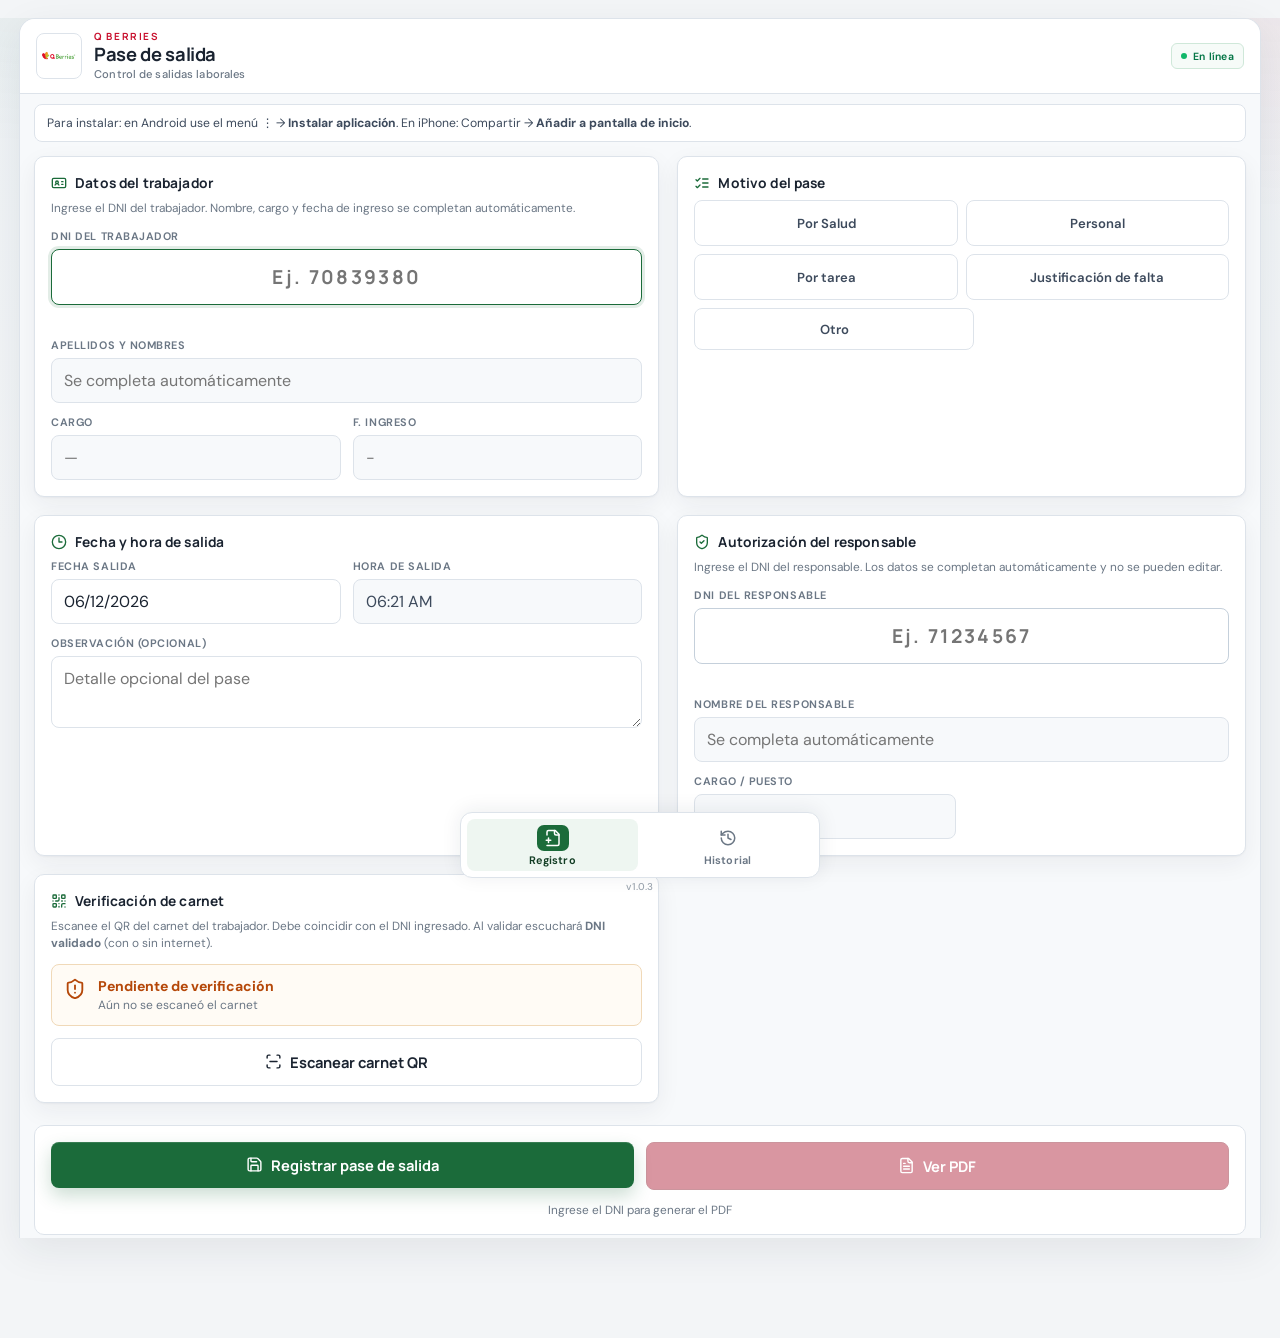
==== index.html @ d415a46d "first commit" ====
<!DOCTYPE html>
<html lang="es">
<head>
  <meta charset="UTF-8" />
  <meta name="viewport" content="width=device-width, initial-scale=1, maximum-scale=1, minimum-scale=1, user-scalable=no, viewport-fit=cover" />
  <meta name="theme-color" content="#1f7a45" />
  <meta name="apple-mobile-web-app-capable" content="yes" />
  <meta name="apple-mobile-web-app-status-bar-style" content="default" />
  <meta name="mobile-web-app-capable" content="yes" />
  <meta name="format-detection" content="telephone=no" />
  <meta name="description" content="Pase de salida Q Berries — registro de salidas laborales" />
  <title>Pase de salida · Q Berries</title>
  <link rel="manifest" href="./manifest.webmanifest" />
  <link rel="icon" type="image/png" sizes="192x192" href="./icons/icon-192.png" />
  <link rel="apple-touch-icon" href="./icons/apple-touch-icon.png" />
  <link rel="preconnect" href="https://fonts.googleapis.com" />
  <link rel="preconnect" href="https://fonts.gstatic.com" crossorigin />
  <link href="https://fonts.googleapis.com/css2?family=Manrope:wght@500;600;700;800&family=DM+Sans:opsz,wght@9..40,400;9..40,500;9..40,600;9..40,700&display=swap" rel="stylesheet" media="print" onload="this.media='all'" />
  <noscript>
    <link href="https://fonts.googleapis.com/css2?family=Manrope:wght@500;600;700;800&family=DM+Sans:opsz,wght@9..40,400;9..40,500;9..40,600;9..40,700&display=swap" rel="stylesheet" />
  </noscript>
  <link rel="stylesheet" href="./vendor/flatpickr.min.css" />
  <link rel="stylesheet" href="./css/app.css" />
</head>
<body>
  <div class="app-shell">
    <header class="app-header">
      <div class="header-row">
        <div class="brand-block">
          <div class="brand-mark-wrap">
            <img class="brand-mark" src="./assets/logo-qberries-white.png" alt="Q Berries" />
          </div>
          <div class="brand-text">
            <p class="brand-kicker">Q Berries</p>
            <h1>Pase de salida</h1>
            <p class="brand-sub">Control de salidas laborales</p>
          </div>
        </div>
        <div class="status-pills" aria-live="polite">
          <span id="netPill" class="status-chip is-online" title="Estado de conexión">
            <span class="status-dot"></span>
            <span class="status-text">En línea</span>
          </span>
          <span id="queuePill" class="status-chip is-queue" hidden title="Pendientes por enviar">
            <i data-lucide="cloud-upload"></i>
            <span class="status-text"><span id="queueCount">0</span> pendientes</span>
          </span>
        </div>
      </div>
      <div class="header-accent" aria-hidden="true"></div>
    </header>

    <div id="installHint" class="install-hint">
      Para instalar: en Android use el menú ⋮ → <strong>Instalar aplicación</strong>. En iPhone: Compartir → <strong>Añadir a pantalla de inicio</strong>.
    </div>

    <main class="tab-panels">
      <!-- ===== REGISTRO ===== -->
      <section id="panel-registro" class="panel is-active" data-panel="registro">
        <form id="formPermiso" autocomplete="off" novalidate>
          <div class="card">
            <h2 class="card-title"><i data-lucide="id-card"></i> Datos del trabajador</h2>
            <p class="helper">Ingrese el DNI del trabajador. Nombre, cargo y fecha de ingreso se completan automáticamente.</p>
            <div class="field dni-hero" style="margin-bottom:12px">
              <label for="dni">DNI del trabajador</label>
              <input id="dni" name="dni" inputmode="numeric" maxlength="12" placeholder="Ej. 70839380" required autofocus autocomplete="off" />
              <div id="dniStatus" class="dni-status" aria-live="polite"></div>
            </div>
            <div class="field" style="margin-bottom:12px">
              <label for="nombres">Apellidos y nombres</label>
              <input id="nombres" name="nombres" placeholder="Se completa automáticamente" readonly required />
            </div>
            <div class="field-grid two">
              <div class="field">
                <label for="cargo">Cargo</label>
                <input id="cargo" name="cargo" placeholder="—" readonly required />
              </div>
              <div class="field">
                <label for="fIngreso">F. Ingreso</label>
                <input id="fIngreso" name="fIngreso" class="fp-input" placeholder="—" readonly required />
              </div>
            </div>
            <p id="catalogMeta" class="helper" style="margin-top:10px;margin-bottom:0" hidden></p>
          </div>

          <div class="card">
            <h2 class="card-title"><i data-lucide="list-checks"></i> Motivo del pase</h2>
            <div class="motivo-grid" role="radiogroup" aria-label="Motivo del permiso">
              <label class="motivo-opt">
                <input type="radio" name="motivo" value="Por Salud" required />
                <span>Por Salud</span>
              </label>
              <label class="motivo-opt">
                <input type="radio" name="motivo" value="Personal" />
                <span>Personal</span>
              </label>
              <label class="motivo-opt">
                <input type="radio" name="motivo" value="Por tarea" />
                <span>Por tarea</span>
              </label>
              <label class="motivo-opt">
                <input type="radio" name="motivo" value="Justificación de falta" />
                <span>Justificación de falta</span>
              </label>
            </div>
            <label class="motivo-opt motivo-otro-opt" style="margin-top:8px;display:block">
              <input type="radio" name="motivo" value="Otro" />
              <span>Otro</span>
            </label>
            <div class="field" id="motivoOtroWrap" hidden style="margin-top:10px">
              <label for="motivoOtro">Especifique el motivo</label>
              <input id="motivoOtro" name="motivoOtro" maxlength="120" placeholder="Escriba el motivo…" autocomplete="off" />
            </div>
          </div>

          <div class="card">
            <h2 class="card-title"><i data-lucide="clock-3"></i> Fecha y hora de salida</h2>
            <div class="field-grid two">
              <div class="field">
                <label for="fechaSalida">Fecha salida</label>
                <input id="fechaSalida" name="fechaSalida" class="fp-input" required />
              </div>
              <div class="field">
                <label for="horaSalida">Hora de salida</label>
                <input id="horaSalida" name="horaSalida" class="fp-input" required />
              </div>
            </div>
            <div class="field" style="margin-top:12px">
              <label for="observacion">Observación (opcional)</label>
              <textarea id="observacion" name="observacion" placeholder="Detalle opcional del pase" maxlength="400"></textarea>
            </div>
          </div>

          <div class="card">
            <h2 class="card-title"><i data-lucide="shield-check"></i> Autorización del responsable</h2>
            <p class="helper">Ingrese el DNI del responsable. Los datos se completan automáticamente y no se pueden editar.</p>
            <div class="field dni-hero" style="margin-bottom:12px">
              <label for="dniResponsable">DNI del responsable</label>
              <input id="dniResponsable" name="dniResponsable" inputmode="numeric" maxlength="12" placeholder="Ej. 71234567" required autocomplete="off" />
              <div id="dniRespStatus" class="dni-status" aria-live="polite"></div>
            </div>
            <div class="field" style="margin-bottom:12px">
              <label for="responsable">Nombre del responsable</label>
              <input id="responsable" name="responsable" placeholder="Se completa automáticamente" readonly required />
            </div>
            <div class="field-grid two">
              <div class="field">
                <label for="puestoResponsable">Cargo / puesto</label>
                <input id="puestoResponsable" name="puestoResponsable" placeholder="—" readonly required />
              </div>
            </div>
          </div>

          <div class="card">
            <h2 class="card-title"><i data-lucide="qr-code"></i> Verificación de carnet</h2>
            <p class="helper">Escanee el QR del carnet del trabajador. Debe coincidir con el DNI ingresado. Al validar escuchará <strong>DNI validado</strong> (con o sin internet).</p>
            <div id="carnetStatus" class="carnet-status is-pending">
              <i data-lucide="shield-alert"></i>
              <div>
                <strong>Pendiente de verificación</strong>
                <span>Aún no se escaneó el carnet</span>
              </div>
            </div>
            <button type="button" class="btn btn-secondary" id="btnScanCarnet" style="margin-top:12px">
              <i data-lucide="scan-line"></i> Escanear carnet QR
            </button>
          </div>

          <div class="actions-stack">
            <button type="submit" class="btn btn-primary" id="btnGuardar">
              <i data-lucide="save"></i> Registrar pase de salida
            </button>
            <button type="button" class="btn btn-pdf" id="btnPdfPreview" disabled>
              <i data-lucide="file-text"></i> Ver PDF
            </button>
            <p id="pdfHint" class="helper" style="margin:0;text-align:center">
              Al ingresar el DNI puede ver el PDF al instante
            </p>
          </div>
        </form>
      </section>

      <!-- ===== HISTORIAL ===== -->
      <section id="panel-historial" class="panel" data-panel="historial">
        <div class="card">
          <h2 class="card-title"><i data-lucide="history"></i> Historial de subida</h2>
          <p class="helper">
            Solo en este celular. Sin internet el pase queda <strong>Pendiente</strong> y
            <strong>se sube solo</strong> cuando la app detecta conexión. Luego pasa a
            <strong>Enviado</strong>.
          </p>
          <div id="historialSummary" hidden></div>
          <div id="historialList"></div>
        </div>
      </section>
    </main>

    <nav class="bottom-nav" role="tablist" aria-label="Navegación">
      <div class="bottom-nav-stack">
        <div class="bottom-nav-inner">
          <button type="button" class="nav-btn is-active" data-tab="registro" aria-selected="true">
            <span class="nav-ico"><i data-lucide="file-plus-2"></i></span>
            <span class="nav-label">Registro</span>
          </button>
          <button type="button" class="nav-btn" data-tab="historial" aria-selected="false">
            <span class="nav-ico"><i data-lucide="history"></i></span>
            <span class="nav-label">Historial</span>
          </button>
        </div>
        <p class="app-version" id="appVersion" aria-label="Versión de la app">v1.0.3</p>
      </div>
    </nav>
  </div>

  <!-- Modal PDF nativo (abre al instante, sin SweetAlert) -->
  <div id="pdfModal" class="pdf-overlay" hidden>
    <div class="pdf-sheet" role="dialog" aria-modal="true" aria-labelledby="pdfModalTitle">
      <header class="pdf-sheet-head">
        <strong id="pdfModalTitle">Pase de salida</strong>
        <button type="button" class="pdf-x" id="pdfModalClose" aria-label="Cerrar">×</button>
      </header>
      <div class="pdf-sheet-body">
        <div id="pdfLoading" class="pdf-loading">Cargando PDF…</div>
        <iframe id="pdfFrame" class="pdf-frame" title="Vista previa PDF" hidden></iframe>
      </div>
      <footer class="pdf-sheet-foot">
        <button type="button" class="btn btn-secondary" id="pdfModalCancel">Cerrar</button>
        <button type="button" class="btn btn-primary" id="pdfModalDownload" disabled>Descargar</button>
      </footer>
    </div>
  </div>

  <!-- Libs locales (offline) -->
  <script src="./vendor/sweetalert2.all.min.js"></script>
  <script src="./vendor/flatpickr.min.js"></script>
  <script src="./vendor/flatpickr-es.js"></script>
  <script src="./vendor/lucide.min.js"></script>
  <script src="./vendor/jspdf.umd.min.js"></script>
  <script src="./vendor/html5-qrcode.min.js"></script>

  <!-- Core -->
  <script src="./core/api-config.js"></script>
  <script src="./core/utils.js"></script>
  <script src="./core/network.js"></script>
  <script src="./core/offline-queue.js"></script>
  <script src="./core/workers-catalog.js"></script>
  <script src="./core/api.js"></script>
  <script src="./core/qr-scan.js"></script>
  <script src="./core/pdf-resguardo.js"></script>
  <script src="./core/pwa.js"></script>

  <!-- Módulos -->
  <script src="./modules/registro/registro.js"></script>
  <script src="./modules/historial/historial.js"></script>
  <script src="./modules/app.js"></script>
</body>
</html>
---- vendor/flatpickr.min.css ----
.flatpickr-calendar{background:transparent;opacity:0;display:none;text-align:center;visibility:hidden;padding:0;-webkit-animation:none;animation:none;direction:ltr;border:0;font-size:14px;line-height:24px;border-radius:5px;position:absolute;width:307.875px;-webkit-box-sizing:border-box;box-sizing:border-box;-ms-touch-action:manipulation;touch-action:manipulation;background:#fff;-webkit-box-shadow:1px 0 0 #e6e6e6,-1px 0 0 #e6e6e6,0 1px 0 #e6e6e6,0 -1px 0 #e6e6e6,0 3px 13px rgba(0,0,0,0.08);box-shadow:1px 0 0 #e6e6e6,-1px 0 0 #e6e6e6,0 1px 0 #e6e6e6,0 -1px 0 #e6e6e6,0 3px 13px rgba(0,0,0,0.08)}.flatpickr-calendar.open,.flatpickr-calendar.inline{opacity:1;max-height:640px;visibility:visible}.flatpickr-calendar.open{display:inline-block;z-index:99999}.flatpickr-calendar.animate.open{-webkit-animation:fpFadeInDown 300ms cubic-bezier(.23,1,.32,1);animation:fpFadeInDown 300ms cubic-bezier(.23,1,.32,1)}.flatpickr-calendar.inline{display:block;position:relative;top:2px}.flatpickr-calendar.static{position:absolute;top:calc(100% + 2px)}.flatpickr-calendar.static.open{z-index:999;display:block}.flatpickr-calendar.multiMonth .flatpickr-days .dayContainer:nth-child(n+1) .flatpickr-day.inRange:nth-child(7n+7){-webkit-box-shadow:none !important;box-shadow:none !important}.flatpickr-calendar.multiMonth .flatpickr-days .dayContainer:nth-child(n+2) .flatpickr-day.inRange:nth-child(7n+1){-webkit-box-shadow:-2px 0 0 #e6e6e6,5px 0 0 #e6e6e6;box-shadow:-2px 0 0 #e6e6e6,5px 0 0 #e6e6e6}.flatpickr-calendar .hasWeeks .dayContainer,.flatpickr-calendar .hasTime .dayContainer{border-bottom:0;border-bottom-right-radius:0;border-bottom-left-radius:0}.flatpickr-calendar .hasWeeks .dayContainer{border-left:0}.flatpickr-calendar.hasTime .flatpickr-time{height:40px;border-top:1px solid #e6e6e6}.flatpickr-calendar.noCalendar.hasTime .flatpickr-time{height:auto}.flatpickr-calendar:before,.flatpickr-calendar:after{position:absolute;display:block;pointer-events:none;border:solid transparent;content:'';height:0;width:0;left:22px}.flatpickr-calendar.rightMost:before,.flatpickr-calendar.arrowRight:before,.flatpickr-calendar.rightMost:after,.flatpickr-calendar.arrowRight:after{left:auto;right:22px}.flatpickr-calendar.arrowCenter:before,.flatpickr-calendar.arrowCenter:after{left:50%;right:50%}.flatpickr-calendar:before{border-width:5px;margin:0 -5px}.flatpickr-calendar:after{border-width:4px;margin:0 -4px}.flatpickr-calendar.arrowTop:before,.flatpickr-calendar.arrowTop:after{bottom:100%}.flatpickr-calendar.arrowTop:before{border-bottom-color:#e6e6e6}.flatpickr-calendar.arrowTop:after{border-bottom-color:#fff}.flatpickr-calendar.arrowBottom:before,.flatpickr-calendar.arrowBottom:after{top:100%}.flatpickr-calendar.arrowBottom:before{border-top-color:#e6e6e6}.flatpickr-calendar.arrowBottom:after{border-top-color:#fff}.flatpickr-calendar:focus{outline:0}.flatpickr-wrapper{position:relative;display:inline-block}.flatpickr-months{display:-webkit-box;display:-webkit-flex;display:-ms-flexbox;display:flex}.flatpickr-months .flatpickr-month{background:transparent;color:rgba(0,0,0,0.9);fill:rgba(0,0,0,0.9);height:34px;line-height:1;text-align:center;position:relative;-webkit-user-select:none;-moz-user-select:none;-ms-user-select:none;user-select:none;overflow:hidden;-webkit-box-flex:1;-webkit-flex:1;-ms-flex:1;flex:1}.flatpickr-months .flatpickr-prev-month,.flatpickr-months .flatpickr-next-month{-webkit-user-select:none;-moz-user-select:none;-ms-user-select:none;user-select:none;text-decoration:none;cursor:pointer;position:absolute;top:0;height:34px;padding:10px;z-index:3;color:rgba(0,0,0,0.9);fill:rgba(0,0,0,0.9)}.flatpickr-months .flatpickr-prev-month.flatpickr-disabled,.flatpickr-months .flatpickr-next-month.flatpickr-disabled{display:none}.flatpickr-months .flatpickr-prev-month i,.flatpickr-months .flatpickr-next-month i{position:relative}.flatpickr-months .flatpickr-prev-month.flatpickr-prev-month,.flatpickr-months .flatpickr-next-month.flatpickr-prev-month{/*
      /*rtl:begin:ignore*/left:0/*
      /*rtl:end:ignore*/}/*
      /*rtl:begin:ignore*/
/*
      /*rtl:end:ignore*/
.flatpickr-months .flatpickr-prev-month.flatpickr-next-month,.flatpickr-months .flatpickr-next-month.flatpickr-next-month{/*
      /*rtl:begin:ignore*/right:0/*
      /*rtl:end:ignore*/}/*
      /*rtl:begin:ignore*/
/*
      /*rtl:end:ignore*/
.flatpickr-months .flatpickr-prev-month:hover,.flatpickr-months .flatpickr-next-month:hover{color:#959ea9}.flatpickr-months .flatpickr-prev-month:hover svg,.flatpickr-months .flatpickr-next-month:hover svg{fill:#f64747}.flatpickr-months .flatpickr-prev-month svg,.flatpickr-months .flatpickr-next-month svg{width:14px;height:14px}.flatpickr-months .flatpickr-prev-month svg path,.flatpickr-months .flatpickr-next-month svg path{-webkit-transition:fill .1s;transition:fill .1s;fill:inherit}.numInputWrapper{position:relative;height:auto}.numInputWrapper input,.numInputWrapper span{display:inline-block}.numInputWrapper input{width:100%}.numInputWrapper input::-ms-clear{display:none}.numInputWrapper input::-webkit-outer-spin-button,.numInputWrapper input::-webkit-inner-spin-button{margin:0;-webkit-appearance:none}.numInputWrapper span{position:absolute;right:0;width:14px;padding:0 4px 0 2px;height:50%;line-height:50%;opacity:0;cursor:pointer;border:1px solid rgba(57,57,57,0.15);-webkit-box-sizing:border-box;box-sizing:border-box}.numInputWrapper span:hover{background:rgba(0,0,0,0.1)}.numInputWrapper span:active{background:rgba(0,0,0,0.2)}.numInputWrapper span:after{display:block;content:"";position:absolute}.numInputWrapper span.arrowUp{top:0;border-bottom:0}.numInputWrapper span.arrowUp:after{border-left:4px solid transparent;border-right:4px solid transparent;border-bottom:4px solid rgba(57,57,57,0.6);top:26%}.numInputWrapper span.arrowDown{top:50%}.numInputWrapper span.arrowDown:after{border-left:4px solid transparent;border-right:4px solid transparent;border-top:4px solid rgba(57,57,57,0.6);top:40%}.numInputWrapper span svg{width:inherit;height:auto}.numInputWrapper span svg path{fill:rgba(0,0,0,0.5)}.numInputWrapper:hover{background:rgba(0,0,0,0.05)}.numInputWrapper:hover span{opacity:1}.flatpickr-current-month{font-size:135%;line-height:inherit;font-weight:300;color:inherit;position:absolute;width:75%;left:12.5%;padding:7.48px 0 0 0;line-height:1;height:34px;display:inline-block;text-align:center;-webkit-transform:translate3d(0,0,0);transform:translate3d(0,0,0)}.flatpickr-current-month span.cur-month{font-family:inherit;font-weight:700;color:inherit;display:inline-block;margin-left:.5ch;padding:0}.flatpickr-current-month span.cur-month:hover{background:rgba(0,0,0,0.05)}.flatpickr-current-month .numInputWrapper{width:6ch;width:7ch\0;display:inline-block}.flatpickr-current-month .numInputWrapper span.arrowUp:after{border-bottom-color:rgba(0,0,0,0.9)}.flatpickr-current-month .numInputWrapper span.arrowDown:after{border-top-color:rgba(0,0,0,0.9)}.flatpickr-current-month input.cur-year{background:transparent;-webkit-box-sizing:border-box;box-sizing:border-box;color:inherit;cursor:text;padding:0 0 0 .5ch;margin:0;display:inline-block;font-size:inherit;font-family:inherit;font-weight:300;line-height:inherit;height:auto;border:0;border-radius:0;vertical-align:initial;-webkit-appearance:textfield;-moz-appearance:textfield;appearance:textfield}.flatpickr-current-month input.cur-year:focus{outline:0}.flatpickr-current-month input.cur-year[disabled],.flatpickr-current-month input.cur-year[disabled]:hover{font-size:100%;color:rgba(0,0,0,0.5);background:transparent;pointer-events:none}.flatpickr-current-month .flatpickr-monthDropdown-months{appearance:menulist;background:transparent;border:none;border-radius:0;box-sizing:border-box;color:inherit;cursor:pointer;font-size:inherit;font-family:inherit;font-weight:300;height:auto;line-height:inherit;margin:-1px 0 0 0;outline:none;padding:0 0 0 .5ch;position:relative;vertical-align:initial;-webkit-box-sizing:border-box;-webkit-appearance:menulist;-moz-appearance:menulist;width:auto}.flatpickr-current-month .flatpickr-monthDropdown-months:focus,.flatpickr-current-month .flatpickr-monthDropdown-months:active{outline:none}.flatpickr-current-month .flatpickr-monthDropdown-months:hover{background:rgba(0,0,0,0.05)}.flatpickr-current-month .flatpickr-monthDropdown-months .flatpickr-monthDropdown-month{background-color:transparent;outline:none;padding:0}.flatpickr-weekdays{background:transparent;text-align:center;overflow:hidden;width:100%;display:-webkit-box;display:-webkit-flex;display:-ms-flexbox;display:flex;-webkit-box-align:center;-webkit-align-items:center;-ms-flex-align:center;align-items:center;height:28px}.flatpickr-weekdays .flatpickr-weekdaycontainer{display:-webkit-box;display:-webkit-flex;display:-ms-flexbox;display:flex;-webkit-box-flex:1;-webkit-flex:1;-ms-flex:1;flex:1}span.flatpickr-weekday{cursor:default;font-size:90%;background:transparent;color:rgba(0,0,0,0.54);line-height:1;margin:0;text-align:center;display:block;-webkit-box-flex:1;-webkit-flex:1;-ms-flex:1;flex:1;font-weight:bolder}.dayContainer,.flatpickr-weeks{padding:1px 0 0 0}.flatpickr-days{position:relative;overflow:hidden;display:-webkit-box;display:-webkit-flex;display:-ms-flexbox;display:flex;-webkit-box-align:start;-webkit-align-items:flex-start;-ms-flex-align:start;align-items:flex-start;width:307.875px}.flatpickr-days:focus{outline:0}.dayContainer{padding:0;outline:0;text-align:left;width:307.875px;min-width:307.875px;max-width:307.875px;-webkit-box-sizing:border-box;box-sizing:border-box;display:inline-block;display:-ms-flexbox;display:-webkit-box;display:-webkit-flex;display:flex;-webkit-flex-wrap:wrap;flex-wrap:wrap;-ms-flex-wrap:wrap;-ms-flex-pack:justify;-webkit-justify-content:space-around;justify-content:space-around;-webkit-transform:translate3d(0,0,0);transform:translate3d(0,0,0);opacity:1}.dayContainer + .dayContainer{-webkit-box-shadow:-1px 0 0 #e6e6e6;box-shadow:-1px 0 0 #e6e6e6}.flatpickr-day{background:none;border:1px solid transparent;border-radius:150px;-webkit-box-sizing:border-box;box-sizing:border-box;color:#393939;cursor:pointer;font-weight:400;width:14.2857143%;-webkit-flex-basis:14.2857143%;-ms-flex-preferred-size:14.2857143%;flex-basis:14.2857143%;max-width:39px;height:39px;line-height:39px;margin:0;display:inline-block;position:relative;-webkit-box-pack:center;-webkit-justify-content:center;-ms-flex-pack:center;justify-content:center;text-align:center}.flatpickr-day.inRange,.flatpickr-day.prevMonthDay.inRange,.flatpickr-day.nextMonthDay.inRange,.flatpickr-day.today.inRange,.flatpickr-day.prevMonthDay.today.inRange,.flatpickr-day.nextMonthDay.today.inRange,.flatpickr-day:hover,.flatpickr-day.prevMonthDay:hover,.flatpickr-day.nextMonthDay:hover,.flatpickr-day:focus,.flatpickr-day.prevMonthDay:focus,.flatpickr-day.nextMonthDay:focus{cursor:pointer;outline:0;background:#e6e6e6;border-color:#e6e6e6}.flatpickr-day.today{border-color:#959ea9}.flatpickr-day.today:hover,.flatpickr-day.today:focus{border-color:#959ea9;background:#959ea9;color:#fff}.flatpickr-day.selected,.flatpickr-day.startRange,.flatpickr-day.endRange,.flatpickr-day.selected.inRange,.flatpickr-day.startRange.inRange,.flatpickr-day.endRange.inRange,.flatpickr-day.selected:focus,.flatpickr-day.startRange:focus,.flatpickr-day.endRange:focus,.flatpickr-day.selected:hover,.flatpickr-day.startRange:hover,.flatpickr-day.endRange:hover,.flatpickr-day.selected.prevMonthDay,.flatpickr-day.startRange.prevMonthDay,.flatpickr-day.endRange.prevMonthDay,.flatpickr-day.selected.nextMonthDay,.flatpickr-day.startRange.nextMonthDay,.flatpickr-day.endRange.nextMonthDay{background:#569ff7;-webkit-box-shadow:none;box-shadow:none;color:#fff;border-color:#569ff7}.flatpickr-day.selected.startRange,.flatpickr-day.startRange.startRange,.flatpickr-day.endRange.startRange{border-radius:50px 0 0 50px}.flatpickr-day.selected.endRange,.flatpickr-day.startRange.endRange,.flatpickr-day.endRange.endRange{border-radius:0 50px 50px 0}.flatpickr-day.selected.startRange + .endRange:not(:nth-child(7n+1)),.flatpickr-day.startRange.startRange + .endRange:not(:nth-child(7n+1)),.flatpickr-day.endRange.startRange + .endRange:not(:nth-child(7n+1)){-webkit-box-shadow:-10px 0 0 #569ff7;box-shadow:-10px 0 0 #569ff7}.flatpickr-day.selected.startRange.endRange,.flatpickr-day.startRange.startRange.endRange,.flatpickr-day.endRange.startRange.endRange{border-radius:50px}.flatpickr-day.inRange{border-radius:0;-webkit-box-shadow:-5px 0 0 #e6e6e6,5px 0 0 #e6e6e6;box-shadow:-5px 0 0 #e6e6e6,5px 0 0 #e6e6e6}.flatpickr-day.flatpickr-disabled,.flatpickr-day.flatpickr-disabled:hover,.flatpickr-day.prevMonthDay,.flatpickr-day.nextMonthDay,.flatpickr-day.notAllowed,.flatpickr-day.notAllowed.prevMonthDay,.flatpickr-day.notAllowed.nextMonthDay{color:rgba(57,57,57,0.3);background:transparent;border-color:transparent;cursor:default}.flatpickr-day.flatpickr-disabled,.flatpickr-day.flatpickr-disabled:hover{cursor:not-allowed;color:rgba(57,57,57,0.1)}.flatpickr-day.week.selected{border-radius:0;-webkit-box-shadow:-5px 0 0 #569ff7,5px 0 0 #569ff7;box-shadow:-5px 0 0 #569ff7,5px 0 0 #569ff7}.flatpickr-day.hidden{visibility:hidden}.rangeMode .flatpickr-day{margin-top:1px}.flatpickr-weekwrapper{float:left}.flatpickr-weekwrapper .flatpickr-weeks{padding:0 12px;-webkit-box-shadow:1px 0 0 #e6e6e6;box-shadow:1px 0 0 #e6e6e6}.flatpickr-weekwrapper .flatpickr-weekday{float:none;width:100%;line-height:28px}.flatpickr-weekwrapper span.flatpickr-day,.flatpickr-weekwrapper span.flatpickr-day:hover{display:block;width:100%;max-width:none;color:rgba(57,57,57,0.3);background:transparent;cursor:default;border:none}.flatpickr-innerContainer{display:block;display:-webkit-box;display:-webkit-flex;display:-ms-flexbox;display:flex;-webkit-box-sizing:border-box;box-sizing:border-box;overflow:hidden}.flatpickr-rContainer{display:inline-block;padding:0;-webkit-box-sizing:border-box;box-sizing:border-box}.flatpickr-time{text-align:center;outline:0;display:block;height:0;line-height:40px;max-height:40px;-webkit-box-sizing:border-box;box-sizing:border-box;overflow:hidden;display:-webkit-box;display:-webkit-flex;display:-ms-flexbox;display:flex}.flatpickr-time:after{content:"";display:table;clear:both}.flatpickr-time .numInputWrapper{-webkit-box-flex:1;-webkit-flex:1;-ms-flex:1;flex:1;width:40%;height:40px;float:left}.flatpickr-time .numInputWrapper span.arrowUp:after{border-bottom-color:#393939}.flatpickr-time .numInputWrapper span.arrowDown:after{border-top-color:#393939}.flatpickr-time.hasSeconds .numInputWrapper{width:26%}.flatpickr-time.time24hr .numInputWrapper{width:49%}.flatpickr-time input{background:transparent;-webkit-box-shadow:none;box-shadow:none;border:0;border-radius:0;text-align:center;margin:0;padding:0;height:inherit;line-height:inherit;color:#393939;font-size:14px;position:relative;-webkit-box-sizing:border-box;box-sizing:border-box;-webkit-appearance:textfield;-moz-appearance:textfield;appearance:textfield}.flatpickr-time input.flatpickr-hour{font-weight:bold}.flatpickr-time input.flatpickr-minute,.flatpickr-time input.flatpickr-second{font-weight:400}.flatpickr-time input:focus{outline:0;border:0}.flatpickr-time .flatpickr-time-separator,.flatpickr-time .flatpickr-am-pm{height:inherit;float:left;line-height:inherit;color:#393939;font-weight:bold;width:2%;-webkit-user-select:none;-moz-user-select:none;-ms-user-select:none;user-select:none;-webkit-align-self:center;-ms-flex-item-align:center;align-self:center}.flatpickr-time .flatpickr-am-pm{outline:0;width:18%;cursor:pointer;text-align:center;font-weight:400}.flatpickr-time input:hover,.flatpickr-time .flatpickr-am-pm:hover,.flatpickr-time input:focus,.flatpickr-time .flatpickr-am-pm:focus{background:#eee}.flatpickr-input[readonly]{cursor:pointer}@-webkit-keyframes fpFadeInDown{from{opacity:0;-webkit-transform:translate3d(0,-20px,0);transform:translate3d(0,-20px,0)}to{opacity:1;-webkit-transform:translate3d(0,0,0);transform:translate3d(0,0,0)}}@keyframes fpFadeInDown{from{opacity:0;-webkit-transform:translate3d(0,-20px,0);transform:translate3d(0,-20px,0)}to{opacity:1;-webkit-transform:translate3d(0,0,0);transform:translate3d(0,0,0)}}
---- css/app.css ----
/* ============================================
   Permisos Q Berries · UI corporativa formal
   ============================================ */

:root {
  --ink: #1a2330;
  --ink-soft: #3d4a5c;
  --muted: #6b7785;
  --line: #dde3ea;
  --paper: #f3f5f7;
  --surface: #ffffff;
  --brand: #1b6b3a;
  --brand-2: #123d24;
  --brand-soft: #eef6f1;
  --berry: #c8102e;
  --berry-soft: #fdf0f2;
  --accent: #c45c1a;
  --accent-soft: #fff5ee;
  --danger: #b42318;
  --ok: #067647;
  --warn: #b54708;
  --shadow: 0 1px 2px rgba(26, 35, 48, 0.04), 0 8px 24px rgba(26, 35, 48, 0.06);
  --radius: 10px;
  --radius-sm: 8px;
  --nav-h: 72px;
  --safe-b: env(safe-area-inset-bottom, 0px);
  --font: "DM Sans", "Segoe UI", system-ui, sans-serif;
  --display: "Manrope", "DM Sans", system-ui, sans-serif;
}

* {
  box-sizing: border-box;
  -webkit-tap-highlight-color: transparent;
}

html, body {
  margin: 0;
  padding: 0;
  min-height: 100%;
  font-family: var(--font);
  color: var(--ink);
  background: var(--paper);
  touch-action: manipulation;
  overscroll-behavior: none;
  -ms-touch-action: manipulation;
  -webkit-text-size-adjust: 100%;
  text-size-adjust: 100%;
}

.field input,
.field textarea,
.field select,
.avs-input,
.flatpickr-input,
input, textarea, select {
  font-size: 16px !important;
}

body {
  padding-bottom: calc(var(--nav-h) + var(--safe-b) + 16px);
}

img { max-width: 100%; display: block; }
button, input, select, textarea { font: inherit; color: inherit; }
a { color: inherit; text-decoration: none; }

.app-shell {
  width: min(560px, 100%);
  margin: 0 auto;
  min-height: 100dvh;
  position: relative;
  background: var(--paper);
}

/* ----- Escritorio / pantallas grandes ----- */
@media (min-width: 900px) {
  body {
    background:
      radial-gradient(1200px 480px at 10% -10%, rgba(27, 107, 58, 0.07), transparent 55%),
      radial-gradient(900px 420px at 100% 0%, rgba(200, 16, 46, 0.05), transparent 50%),
      linear-gradient(180deg, #eef2f5 0%, var(--paper) 40%);
    padding-bottom: calc(var(--nav-h) + 28px);
  }

  .app-shell {
    width: min(1280px, 98vw);
    margin: 18px auto 0;
    min-height: calc(100dvh - 18px);
    border: 1px solid var(--line);
    border-bottom: none;
    border-radius: 16px 16px 0 0;
    box-shadow: 0 12px 40px rgba(26, 35, 48, 0.08);
    background: #f7f9fb;
    overflow: hidden;
  }

  .app-header {
    padding: 16px 28px 0;
  }

  .brand-mark-wrap {
    width: 54px;
    height: 54px;
  }

  .brand-text h1 {
    font-size: 1.55rem;
  }

  .tab-panels {
    padding: 14px 14px 3px;
  }

  /* Formulario en 2 columnas en PC */
  #formPermiso {
    display: grid;
    grid-template-columns: 1fr 1fr;
    gap: 16px;
    align-items: start;
  }

  #formPermiso > .card {
    margin-bottom: 0;
    height: 100%;
  }

  #formPermiso > .actions-stack {
    grid-column: 1 / -1;
    display: grid;
    grid-template-columns: 1fr 1fr;
    gap: 12px;
    align-items: start;
    max-width: none;
    margin-top: 4px;
    padding: 16px;
    background: #fff;
    border: 1px solid var(--line);
    border-radius: var(--radius);
  }

  #formPermiso > .actions-stack #pdfHint {
    grid-column: 1 / -1;
  }

  .motivo-grid {
    grid-template-columns: repeat(4, 1fr);
  }

  .motivo-opt.motivo-otro-opt {
    max-width: 280px;
  }

  .dni-hero input {
    font-size: 1.15rem !important;
    padding: 14px 14px;
  }

  #panel-historial .card {
    padding: 20px 22px;
  }

  #historialList {
    display: grid;
    grid-template-columns: 1fr 1fr;
    gap: 12px;
  }

  #historialList .empty-state {
    grid-column: 1 / -1;
  }

  .hist-actions .btn {
    width: auto;
    min-width: 140px;
  }

  .bottom-nav {
    width: min(1280px, 98vw);
    left: 50%;
    padding-bottom: 10px;
  }

  .bottom-nav-inner {
    width: min(420px, 100%);
  }

  .pdf-sheet {
    width: min(820px, 96vw);
  }

  .pdf-frame {
    height: min(72vh, 640px);
  }
}

@media (min-width: 1200px) {
  .app-shell {
    width: min(1400px, 97vw);
  }

  .bottom-nav {
    width: min(1400px, 97vw);
  }

  #formPermiso {
    grid-template-columns: 1.1fr 1fr;
    gap: 18px;
  }

  .tab-panels {
    padding: 14px 14px 3px;
  }
}

/* ----- Header corporativo ----- */
.app-header {
  position: sticky;
  top: 0;
  z-index: 40;
  padding: 12px 16px 0;
  background: #fff;
  border-bottom: 1px solid var(--line);
}

.header-row {
  display: flex;
  align-items: center;
  gap: 12px;
  padding-bottom: 12px;
}

.brand-block {
  display: flex;
  align-items: center;
  gap: 12px;
  min-width: 0;
  flex: 1;
}

.brand-mark-wrap {
  flex-shrink: 0;
  width: 46px;
  height: 46px;
  border-radius: 8px;
  padding: 4px;
  background: #ffffff;
  border: 1px solid var(--line);
}

.brand-mark {
  width: 100%;
  height: 100%;
  border-radius: 4px;
  object-fit: contain;
  background: #ffffff;
}

.brand-text { min-width: 0; }

.brand-kicker {
  margin: 0;
  font-family: var(--display);
  font-size: 0.62rem;
  font-weight: 700;
  letter-spacing: 0.16em;
  text-transform: uppercase;
  color: var(--berry);
  line-height: 1.1;
}

.brand-text h1 {
  margin: 2px 0 0;
  font-family: var(--display);
  font-size: 1.15rem;
  font-weight: 700;
  letter-spacing: -0.02em;
  line-height: 1.15;
  color: var(--ink);
}

.brand-sub {
  margin: 2px 0 0;
  font-size: 0.7rem;
  font-weight: 500;
  color: var(--muted);
  letter-spacing: 0.01em;
  white-space: nowrap;
  overflow: hidden;
  text-overflow: ellipsis;
}

.status-pills {
  margin-left: auto;
  display: flex;
  flex-direction: column;
  align-items: stretch;
  gap: 5px;
  flex-shrink: 0;
}

.status-chip {
  display: inline-flex;
  align-items: center;
  justify-content: center;
  gap: 6px;
  min-height: 26px;
  padding: 0 9px;
  border-radius: 6px;
  font-size: 0.65rem;
  font-weight: 650;
  letter-spacing: 0.02em;
  border: 1px solid var(--line);
  background: #fff;
  color: var(--ink-soft);
  white-space: nowrap;
}

.status-chip svg { width: 12px; height: 12px; }

.status-dot {
  width: 6px;
  height: 6px;
  border-radius: 50%;
  background: currentColor;
}

.status-chip.is-online {
  color: var(--ok);
  background: #f6fbf8;
  border-color: #cfe8d9;
}

.status-chip.is-online .status-dot { background: #12b76a; }

.status-chip.offline,
.status-chip.is-offline {
  color: var(--warn);
  background: #fffbf5;
  border-color: #f0d9b8;
}

.status-chip.offline .status-dot,
.status-chip.is-offline .status-dot { background: #f79009; }

.status-chip.is-queue {
  color: var(--accent);
  background: var(--accent-soft);
  border-color: #efd2bc;
}

.status-chip[hidden] { display: none !important; }

.header-accent {
  display: none;
}

.pill { display: none; }

/* ----- Content ----- */
.tab-panels {
  padding: 14px 14px 3px;
}

.panel {
  display: none;
  animation: rise 0.22s ease;
}

.panel.is-active { display: block; }

@keyframes rise {
  from { opacity: 0; transform: translateY(4px); }
  to { opacity: 1; transform: none; }
}

.card {
  background: var(--surface);
  border: 1px solid var(--line);
  border-radius: var(--radius);
  box-shadow: var(--shadow);
  padding: 16px;
  margin-bottom: 12px;
}

.card-title {
  display: flex;
  align-items: center;
  gap: 8px;
  margin: 0 0 8px;
  font-family: var(--display);
  font-size: 0.86rem;
  font-weight: 700;
  letter-spacing: 0.01em;
  color: var(--ink);
}

.card-title svg {
  width: 16px;
  height: 16px;
  color: var(--brand);
  flex-shrink: 0;
}

.helper {
  font-size: 0.74rem;
  line-height: 1.4;
  color: var(--muted);
  margin: 0 0 12px;
}

.field-grid {
  display: grid;
  gap: 12px;
}

.field-grid.two {
  grid-template-columns: 1fr 1fr;
}

@media (max-width: 420px) {
  .field-grid.two { grid-template-columns: 1fr; }
}

.field label {
  display: block;
  font-size: 0.68rem;
  font-weight: 650;
  letter-spacing: 0.05em;
  text-transform: uppercase;
  color: var(--muted);
  margin-bottom: 6px;
}

.field input,
.field textarea,
.field .fp-input {
  width: 100%;
  border: 1px solid var(--line);
  background: #fff;
  border-radius: var(--radius-sm);
  padding: 11px 12px;
  outline: none;
  color: var(--ink);
  transition: border-color 0.15s, box-shadow 0.15s;
}

.field input:focus,
.field textarea:focus {
  border-color: var(--brand);
  box-shadow: 0 0 0 3px rgba(27, 107, 58, 0.12);
}

.field textarea {
  min-height: 72px;
  resize: vertical;
}

.field input[readonly] {
  background: #f7f9fb;
  color: var(--ink-soft);
  border-style: solid;
}

/* DNI */
.dni-hero input {
  font-family: var(--display);
  font-size: 1.2rem !important;
  font-weight: 700;
  letter-spacing: 0.12em;
  text-align: center;
  padding: 14px 12px;
  border-color: #c5d0db;
}

.dni-status {
  min-height: 1.15em;
  margin-top: 8px;
  font-size: 0.74rem;
  font-weight: 600;
  color: var(--muted);
  text-align: center;
}

.dni-status.is-ok { color: var(--ok); }
.dni-status.is-warn { color: var(--warn); }
.dni-status.is-err { color: var(--danger); }
.dni-status.is-loading { color: var(--brand); }

/* Motivo — selección formal */
.motivo-grid {
  display: grid;
  grid-template-columns: 1fr 1fr;
  gap: 8px;
}

.motivo-opt { position: relative; cursor: pointer; }

.motivo-opt input {
  position: absolute;
  opacity: 0;
  width: 0;
  height: 0;
  margin: 0;
}

.motivo-opt span {
  display: flex;
  align-items: center;
  justify-content: center;
  text-align: center;
  min-height: 46px;
  padding: 10px 8px;
  border-radius: var(--radius-sm);
  border: 1.5px solid var(--line);
  background: #fff;
  font-size: 0.82rem;
  font-weight: 600;
  color: var(--ink-soft);
  transition: border-color 0.15s, background 0.15s, color 0.15s, box-shadow 0.15s;
}

.motivo-opt:hover span {
  border-color: #c5cdd6;
  background: #f8fafc;
}

.motivo-opt input:checked + span,
.motivo-opt.is-selected span {
  border-color: var(--brand);
  background: var(--brand-soft);
  color: var(--brand);
  box-shadow: 0 0 0 1px var(--brand);
  font-weight: 700;
}

.motivo-opt.motivo-otro-opt span {
  min-height: 42px;
}

#motivoOtroWrap[hidden] {
  display: none !important;
}

.carnet-status {
  display: flex;
  gap: 12px;
  align-items: flex-start;
  padding: 12px;
  border-radius: 8px;
  border: 1px solid var(--line);
  background: #f8fafc;
}

.carnet-status svg {
  width: 22px;
  height: 22px;
  flex-shrink: 0;
  margin-top: 1px;
}

.carnet-status strong {
  display: block;
  font-size: 0.88rem;
  color: var(--ink);
}

.carnet-status span {
  display: block;
  margin-top: 2px;
  font-size: 0.75rem;
  color: var(--muted);
}

.carnet-status.is-ok {
  background: #ecfdf3;
  border-color: #cfe8d9;
}

.carnet-status.is-ok svg,
.carnet-status.is-ok strong { color: var(--ok); }

.carnet-status.is-pending {
  background: #fffbf5;
  border-color: #f0d9b8;
}

.carnet-status.is-pending svg,
.carnet-status.is-pending strong { color: var(--warn); }

.scan-modal { text-align: center; }
.scan-hint {
  margin: 0 0 4px;
  font-size: 0.9rem;
  color: var(--ink);
  font-weight: 600;
}
.scan-expect {
  margin: 0 0 10px;
  font-size: 0.8rem;
  color: var(--muted);
}
.qr-reader {
  width: 100%;
  max-width: 320px;
  margin: 0 auto;
  overflow: hidden;
  border-radius: 10px;
  border: 1px solid var(--line);
}
.scan-feedback {
  min-height: 1.2em;
  margin: 10px 0 0;
  font-size: 0.8rem;
  font-weight: 600;
  color: var(--muted);
}
.scan-feedback.is-ok { color: var(--ok); }
.scan-feedback.is-warn { color: var(--warn); }
.scan-feedback.is-err { color: var(--danger); }

.swal-scan { width: min(420px, 96vw) !important; }

/* Botones formales */
.btn {
  appearance: none;
  border: none;
  border-radius: var(--radius-sm);
  padding: 13px 16px;
  font-family: var(--display);
  font-weight: 700;
  font-size: 0.92rem;
  display: inline-flex;
  align-items: center;
  justify-content: center;
  gap: 8px;
  cursor: pointer;
  transition: background 0.15s, border-color 0.15s, box-shadow 0.15s, transform 0.1s;
}

.btn svg { width: 17px; height: 17px; }
.btn:active { transform: scale(0.99); }

.btn.is-loading {
  cursor: wait;
  opacity: 0.95;
  pointer-events: none;
}

@keyframes av-spin {
  from { transform: rotate(0deg); }
  to { transform: rotate(360deg); }
}

/* Spinner CSS — solo mientras guarda (no usa ícono Lucide) */
.btn-spinner {
  width: 18px;
  height: 18px;
  border-radius: 50%;
  border: 2.5px solid rgba(255, 255, 255, 0.35);
  border-top-color: #fff;
  flex-shrink: 0;
  animation: av-spin 0.7s linear infinite;
  will-change: transform;
}

.btn-spinner-dark,
.btn-secondary .btn-spinner,
.btn-pdf .btn-spinner {
  border-color: rgba(27, 107, 58, 0.25);
  border-top-color: var(--brand);
}

.btn-primary {
  width: 100%;
  background: var(--brand);
  color: #fff;
  box-shadow: 0 1px 0 rgba(255, 255, 255, 0.12) inset, 0 8px 18px rgba(27, 107, 58, 0.22);
}

.btn-primary:hover { background: #185f33; }

.btn-ghost {
  background: transparent;
  color: var(--muted);
  padding: 8px 10px;
  font-size: 0.78rem;
  border: 1px solid transparent;
}

.btn-ghost:hover {
  color: var(--ink);
  border-color: var(--line);
  background: #fff;
}

.btn-secondary {
  width: 100%;
  background: #fff;
  color: var(--ink);
  border: 1px solid var(--line);
  box-shadow: none;
}

.btn-secondary:hover {
  border-color: #b7c2cf;
  background: #f8fafc;
}

.btn-pdf {
  width: 100%;
  color: #fff;
  background: var(--berry);
  border: 1px solid #a50d24;
  box-shadow: 0 8px 18px rgba(200, 16, 46, 0.2);
  font-weight: 700;
}

.btn-pdf:hover:not(:disabled) { background: #b00e28; }

.btn-pdf:disabled {
  opacity: 0.45;
  cursor: not-allowed;
  box-shadow: none;
  filter: grayscale(0.2);
}

.btn[hidden] { display: none !important; }

.swal-pdf {
  width: min(680px, 96vw) !important;
  padding-bottom: 1rem !important;
}

/* Modal PDF nativo — apertura inmediata */
.pdf-overlay {
  position: fixed;
  inset: 0;
  z-index: 9999;
  display: flex;
  align-items: center;
  justify-content: center;
  padding: 12px;
  background: rgba(20, 28, 36, 0.45);
}

.pdf-overlay[hidden] {
  display: none !important;
}

.pdf-sheet {
  width: min(680px, 100%);
  max-height: min(92vh, 860px);
  display: flex;
  flex-direction: column;
  background: #fff;
  border-radius: 12px;
  box-shadow: 0 16px 40px rgba(0, 0, 0, 0.22);
  overflow: hidden;
}

.pdf-sheet-head {
  display: flex;
  align-items: center;
  justify-content: space-between;
  padding: 12px 14px;
  border-bottom: 1px solid var(--line);
}

.pdf-sheet-head strong {
  font-size: 1rem;
  color: var(--ink);
}

.pdf-x {
  border: 0;
  background: transparent;
  font-size: 1.6rem;
  line-height: 1;
  color: var(--muted);
  cursor: pointer;
  padding: 0 4px;
}

.pdf-sheet-body {
  padding: 10px 12px;
  flex: 1;
  min-height: 0;
}

.pdf-sheet-foot {
  display: flex;
  gap: 8px;
  justify-content: flex-end;
  padding: 10px 12px 12px;
  border-top: 1px solid var(--line);
}

.pdf-sheet-foot .btn {
  min-width: 110px;
}

body.pdf-modal-open {
  overflow: hidden;
}

.pdf-loading {
  display: flex;
  align-items: center;
  justify-content: center;
  min-height: min(40vh, 280px);
  font-size: 0.92rem;
  font-weight: 600;
  color: var(--brand);
  background: #f3f5f7;
  border: 1px solid #dde3ea;
  border-radius: 8px;
}

.pdf-loading.is-err { color: var(--danger); }

.pdf-loading[hidden] { display: none !important; }

.pdf-frame {
  width: 100%;
  height: min(68vh, 560px);
  border: 1px solid #dde3ea;
  border-radius: 8px;
  background: #f3f5f7;
}

.pdf-frame[hidden] { display: none !important; }

.pdf-modal-hint {
  margin: 10px 0 0;
  font-size: 0.78rem;
  color: #6b7785;
}

.actions-stack {
  display: grid;
  gap: 10px;
  margin-top: 4px;
  padding-top: 4px;
}

/* Bottom nav formal */
.bottom-nav {
  position: fixed;
  left: 50%;
  transform: translateX(-50%);
  bottom: 0;
  width: min(560px, 100%);
  height: calc(var(--nav-h) + var(--safe-b));
  padding: 0 12px calc(8px + var(--safe-b));
  display: flex;
  align-items: flex-end;
  justify-content: center;
  background: transparent;
  border: none;
  z-index: 50;
  pointer-events: none;
}

.bottom-nav-inner {
  pointer-events: auto;
  width: min(360px, 100%);
  display: grid;
  grid-template-columns: 1fr 1fr;
  gap: 4px;
  padding: 6px;
  border-radius: 12px;
  background: #fff;
  border: 1px solid var(--line);
  box-shadow: 0 -2px 20px rgba(26, 35, 48, 0.08);
}

.bottom-nav-stack {
  pointer-events: none;
  width: min(360px, 100%);
  display: flex;
  flex-direction: column;
  align-items: center;
  gap: 4px;
}

.app-version {
  margin: 0;
  padding: 0 4px;
  font-size: 0.62rem;
  font-weight: 500;
  letter-spacing: 0.02em;
  color: #9aa3ad;
  line-height: 1;
  user-select: none;
  pointer-events: none;
}

.nav-btn {
  border: none;
  background: transparent;
  border-radius: 8px;
  min-height: 52px;
  display: flex;
  flex-direction: column;
  align-items: center;
  justify-content: center;
  gap: 4px;
  color: var(--muted);
  font-size: 0.68rem;
  font-weight: 650;
  letter-spacing: 0.02em;
  cursor: pointer;
  transition: color 0.15s, background 0.15s;
}

.nav-btn .nav-ico {
  width: 32px;
  height: 26px;
  display: grid;
  place-items: center;
  border-radius: 7px;
  transition: background 0.15s, color 0.15s;
}

.nav-btn svg {
  width: 18px;
  height: 18px;
  stroke-width: 2;
}

.nav-btn .nav-label { line-height: 1; }

.nav-btn.is-active {
  color: var(--brand-2);
  background: var(--brand-soft);
}

.nav-btn.is-active .nav-ico {
  background: var(--brand);
  color: #fff;
}

.nav-btn.is-active svg {
  color: #fff;
  stroke: #fff;
}

.hist-summary {
  display: flex;
  flex-wrap: wrap;
  gap: 6px;
  margin: 0 0 12px;
}

.hist-sum-pill {
  display: inline-flex;
  align-items: center;
  gap: 4px;
  font-size: 0.72rem;
  font-weight: 650;
  padding: 5px 9px;
  border-radius: 6px;
  border: 1px solid var(--line);
  background: #f8fafc;
  color: var(--ink-soft);
}

.hist-sum-pill svg { width: 12px; height: 12px; }
.hist-sum-pill.is-ok { color: var(--ok); background: #ecfdf3; border-color: #abefc6; }
.hist-sum-pill.is-wait { color: var(--warn); background: #fffaeb; border-color: #fedf89; }
.hist-sum-pill.is-local { color: var(--muted); }

.hist-item.is-pending {
  border-color: #f7d090;
  background: #fffcf5;
}

.hist-item.is-synced {
  border-color: #b7e4c7;
}

.hist-sync-msg {
  margin: 0;
  font-size: 0.72rem;
  color: var(--muted);
  line-height: 1.35;
}

.hist-actions {
  margin-top: 4px;
}

.hist-actions .btn {
  width: 100%;
}

/* Historial */
.hist-item {
  display: grid;
  gap: 6px;
  padding: 14px;
  border-radius: var(--radius);
  border: 1px solid var(--line);
  background: #fff;
  margin-bottom: 10px;
}

.hist-top {
  display: flex;
  justify-content: space-between;
  gap: 8px;
  align-items: flex-start;
}

.hist-top strong {
  font-size: 0.9rem;
  font-family: var(--display);
  color: var(--ink);
}

.badge {
  font-size: 0.62rem;
  font-weight: 700;
  letter-spacing: 0.05em;
  text-transform: uppercase;
  padding: 3px 7px;
  border-radius: 4px;
  border: 1px solid transparent;
}

.badge.pending {
  background: #fff8eb;
  color: var(--warn);
  border-color: #f0d9b8;
}

.badge.synced {
  background: #ecfdf3;
  color: var(--ok);
  border-color: #cfe8d9;
}

.hist-meta {
  font-size: 0.75rem;
  color: var(--muted);
  display: flex;
  flex-wrap: wrap;
  gap: 6px 12px;
}

.hist-actions {
  display: flex;
  gap: 8px;
  margin-top: 4px;
}

.hist-actions .btn {
  flex: 1;
  padding: 10px;
  font-size: 0.8rem;
}

.empty-state {
  text-align: center;
  padding: 40px 16px;
  color: var(--muted);
}

.empty-state svg {
  width: 36px;
  height: 36px;
  margin: 0 auto 10px;
  color: var(--brand);
  opacity: 0.65;
}

/* Flatpickr */
.flatpickr-calendar {
  border-radius: 10px !important;
  box-shadow: var(--shadow) !important;
  font-family: var(--font) !important;
  border: 1px solid var(--line) !important;
}

.hora-modal {
  text-align: center;
  padding-top: 0;
  overflow: hidden;
}

.hora-modal-hint {
  margin: 0 0 6px;
  font-size: 0.85rem;
  color: #6b7785;
}

#swalHoraPick {
  width: 100%;
  text-align: center;
  font-size: 1.25rem !important;
  font-weight: 700;
  letter-spacing: 0.08em;
  border: 1px solid #dde3ea;
  border-radius: 8px;
  padding: 8px;
  margin-bottom: 6px;
}

/* Modal hora: sin scroll + padding pedido */
.swal2-popup.swal-hora {
  --swal2-html-container-padding: 1.6em 0.3em;
  width: min(340px, 92vw) !important;
  max-height: none !important;
  overflow: hidden !important;
  padding-bottom: 1rem !important;
}

.swal2-popup.swal-hora .swal2-html-container {
  padding: var(--swal2-html-container-padding) !important;
  overflow: hidden !important;
  max-height: none !important;
  margin: 0 !important;
}

.swal2-popup.swal-hora .swal2-title {
  padding: 0.8em 0.4em 0 !important;
  margin: 0 !important;
}

.swal2-popup.swal-hora .swal2-actions {
  margin: 0.6em 0 0 !important;
}

.swal-hora .flatpickr-calendar {
  box-shadow: none !important;
  margin: 0 auto !important;
  border: 1px solid #dde3ea !important;
  border-radius: 10px !important;
  width: 100% !important;
  max-width: 280px;
  overflow: hidden !important;
}

.swal-hora .flatpickr-time {
  max-height: none !important;
  height: auto !important;
  overflow: hidden !important;
}

.swal-hora .numInputWrapper,
.swal-hora .flatpickr-am-pm {
  height: 40px !important;
}

.install-hint {
  display: none;
  margin: 10px 14px 0;
  padding: 10px 12px;
  border-radius: var(--radius-sm);
  background: #fff;
  border: 1px solid var(--line);
  color: var(--ink-soft);
  font-size: 0.76rem;
}

.install-hint.show { display: block; }

/* Legacy select (si se reutiliza) */
.avs-root { position: relative; }
.avs-trigger {
  width: 100%;
  display: flex;
  align-items: center;
  gap: 10px;
  border: 1px solid var(--line);
  background: #fff;
  border-radius: var(--radius-sm);
  padding: 12px;
  text-align: left;
  cursor: pointer;
}
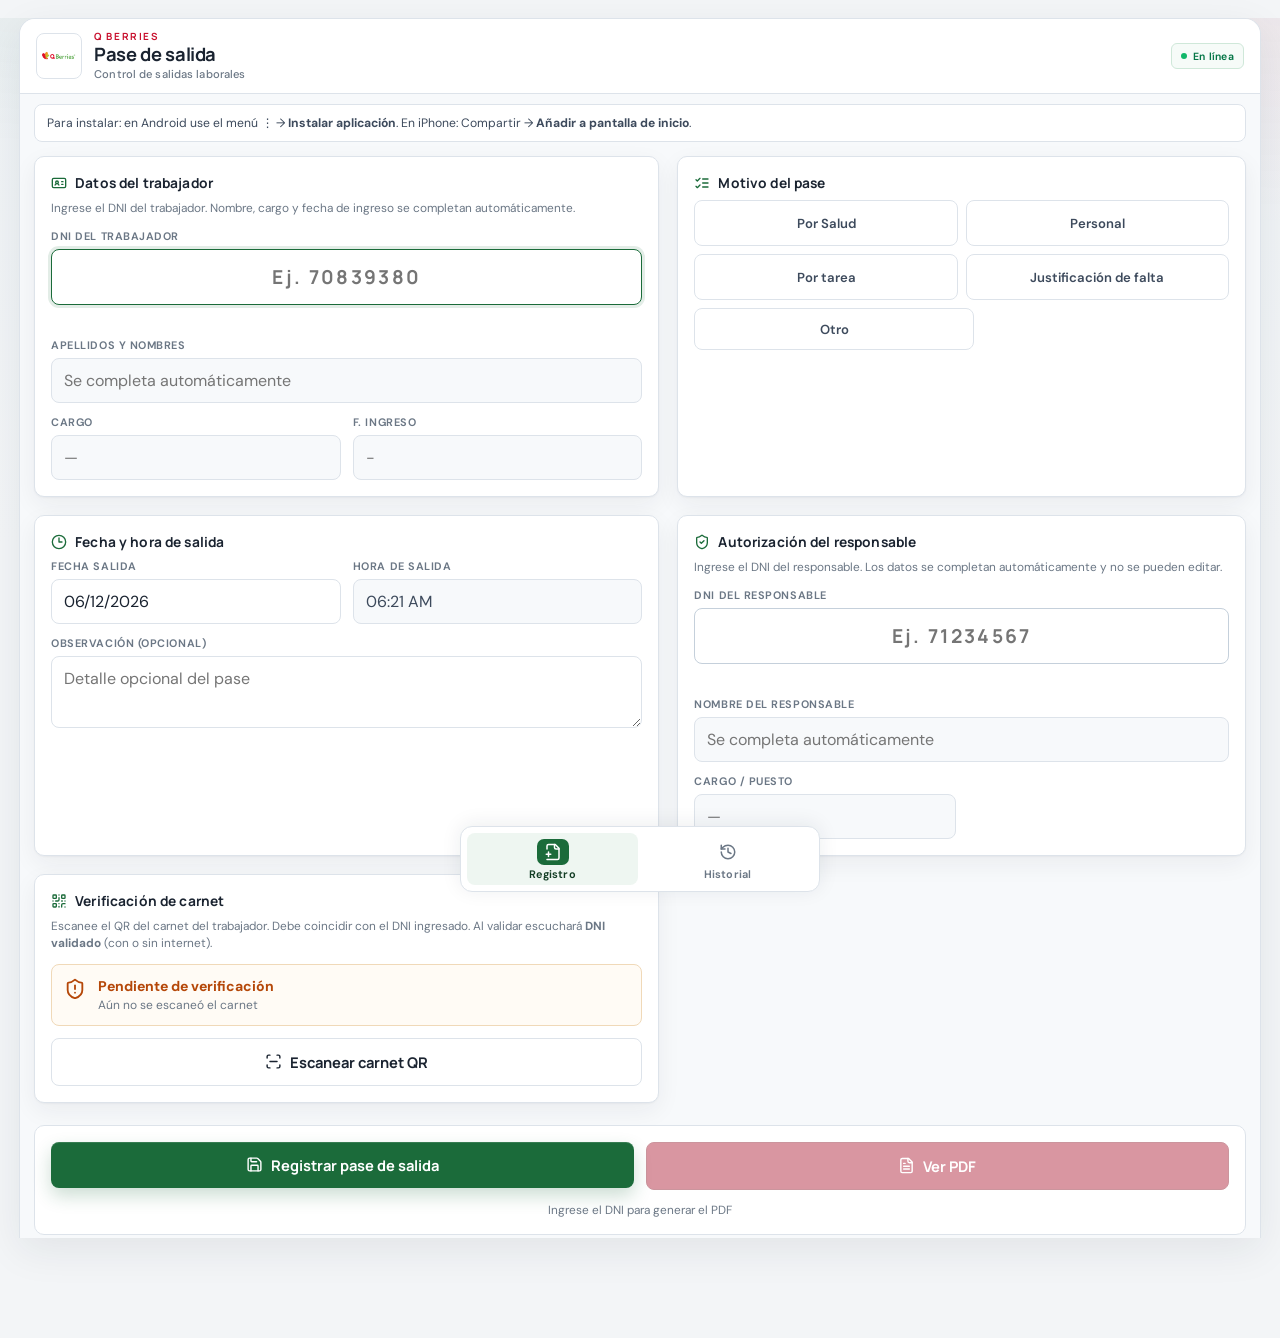
==== commit 74c6841a: "first commit 1.0" ====
--- a/index.html
+++ b/index.html
@@ -191,23 +191,21 @@
           </p>
           <div id="historialSummary" hidden></div>
           <div id="historialList"></div>
+          <p class="app-version" id="appVersion" aria-label="Versión de la app">v1.0.3</p>
         </div>
       </section>
     </main>
 
     <nav class="bottom-nav" role="tablist" aria-label="Navegación">
-      <div class="bottom-nav-stack">
-        <div class="bottom-nav-inner">
-          <button type="button" class="nav-btn is-active" data-tab="registro" aria-selected="true">
-            <span class="nav-ico"><i data-lucide="file-plus-2"></i></span>
-            <span class="nav-label">Registro</span>
-          </button>
-          <button type="button" class="nav-btn" data-tab="historial" aria-selected="false">
-            <span class="nav-ico"><i data-lucide="history"></i></span>
-            <span class="nav-label">Historial</span>
-          </button>
-        </div>
-        <p class="app-version" id="appVersion" aria-label="Versión de la app">v1.0.3</p>
+      <div class="bottom-nav-inner">
+        <button type="button" class="nav-btn is-active" data-tab="registro" aria-selected="true">
+          <span class="nav-ico"><i data-lucide="file-plus-2"></i></span>
+          <span class="nav-label">Registro</span>
+        </button>
+        <button type="button" class="nav-btn" data-tab="historial" aria-selected="false">
+          <span class="nav-ico"><i data-lucide="history"></i></span>
+          <span class="nav-label">Historial</span>
+        </button>
       </div>
     </nav>
   </div>
--- a/css/app.css
+++ b/css/app.css
@@ -874,25 +874,16 @@
   box-shadow: 0 -2px 20px rgba(26, 35, 48, 0.08);
 }
 
-.bottom-nav-stack {
-  pointer-events: none;
-  width: min(360px, 100%);
-  display: flex;
-  flex-direction: column;
-  align-items: center;
-  gap: 4px;
-}
-
 .app-version {
-  margin: 0;
-  padding: 0 4px;
-  font-size: 0.62rem;
+  margin: 16px 0 4px;
+  padding: 0;
+  text-align: center;
+  font-size: 0.68rem;
   font-weight: 500;
   letter-spacing: 0.02em;
   color: #9aa3ad;
-  line-height: 1;
+  line-height: 1.2;
   user-select: none;
-  pointer-events: none;
 }
 
 .nav-btn {
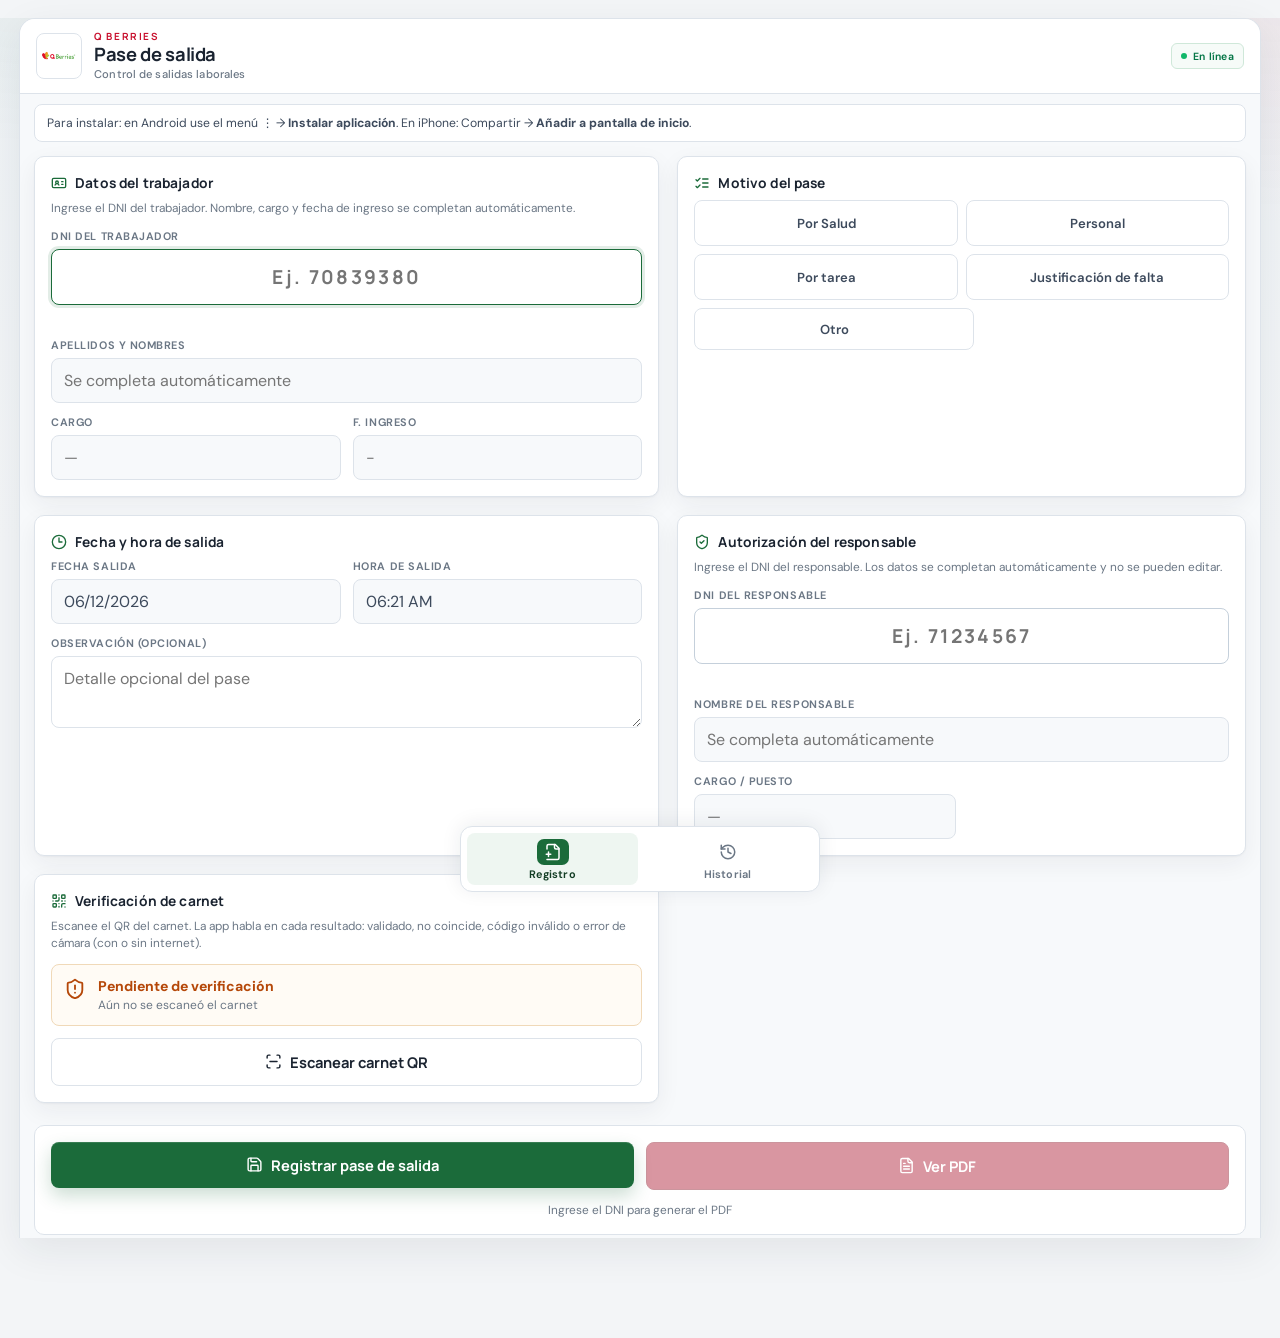
==== commit a29efa99: "pruebas" ====
--- a/index.html
+++ b/index.html
@@ -153,7 +153,7 @@
 
           <div class="card">
             <h2 class="card-title"><i data-lucide="qr-code"></i> Verificación de carnet</h2>
-            <p class="helper">Escanee el QR del carnet del trabajador. Debe coincidir con el DNI ingresado. Al validar escuchará <strong>DNI validado</strong> (con o sin internet).</p>
+            <p class="helper">Escanee el QR del carnet. La app habla en cada resultado: validado, no coincide, código inválido o error de cámara (con o sin internet).</p>
             <div id="carnetStatus" class="carnet-status is-pending">
               <i data-lucide="shield-alert"></i>
               <div>
@@ -191,7 +191,7 @@
           </p>
           <div id="historialSummary" hidden></div>
           <div id="historialList"></div>
-          <p class="app-version" id="appVersion" aria-label="Versión de la app">v1.0.3</p>
+          <p class="app-version" id="appVersion" aria-label="Versión de la app">v1.0.5</p>
         </div>
       </section>
     </main>
--- a/css/app.css
+++ b/css/app.css
@@ -1071,6 +1071,15 @@
   box-shadow: var(--shadow) !important;
   font-family: var(--font) !important;
   border: 1px solid var(--line) !important;
+  z-index: 80 !important;
+}
+
+.flatpickr-calendar.open {
+  display: inline-block;
+}
+
+.flatpickr-calendar:not(.open) {
+  display: none !important;
 }
 
 .hora-modal {
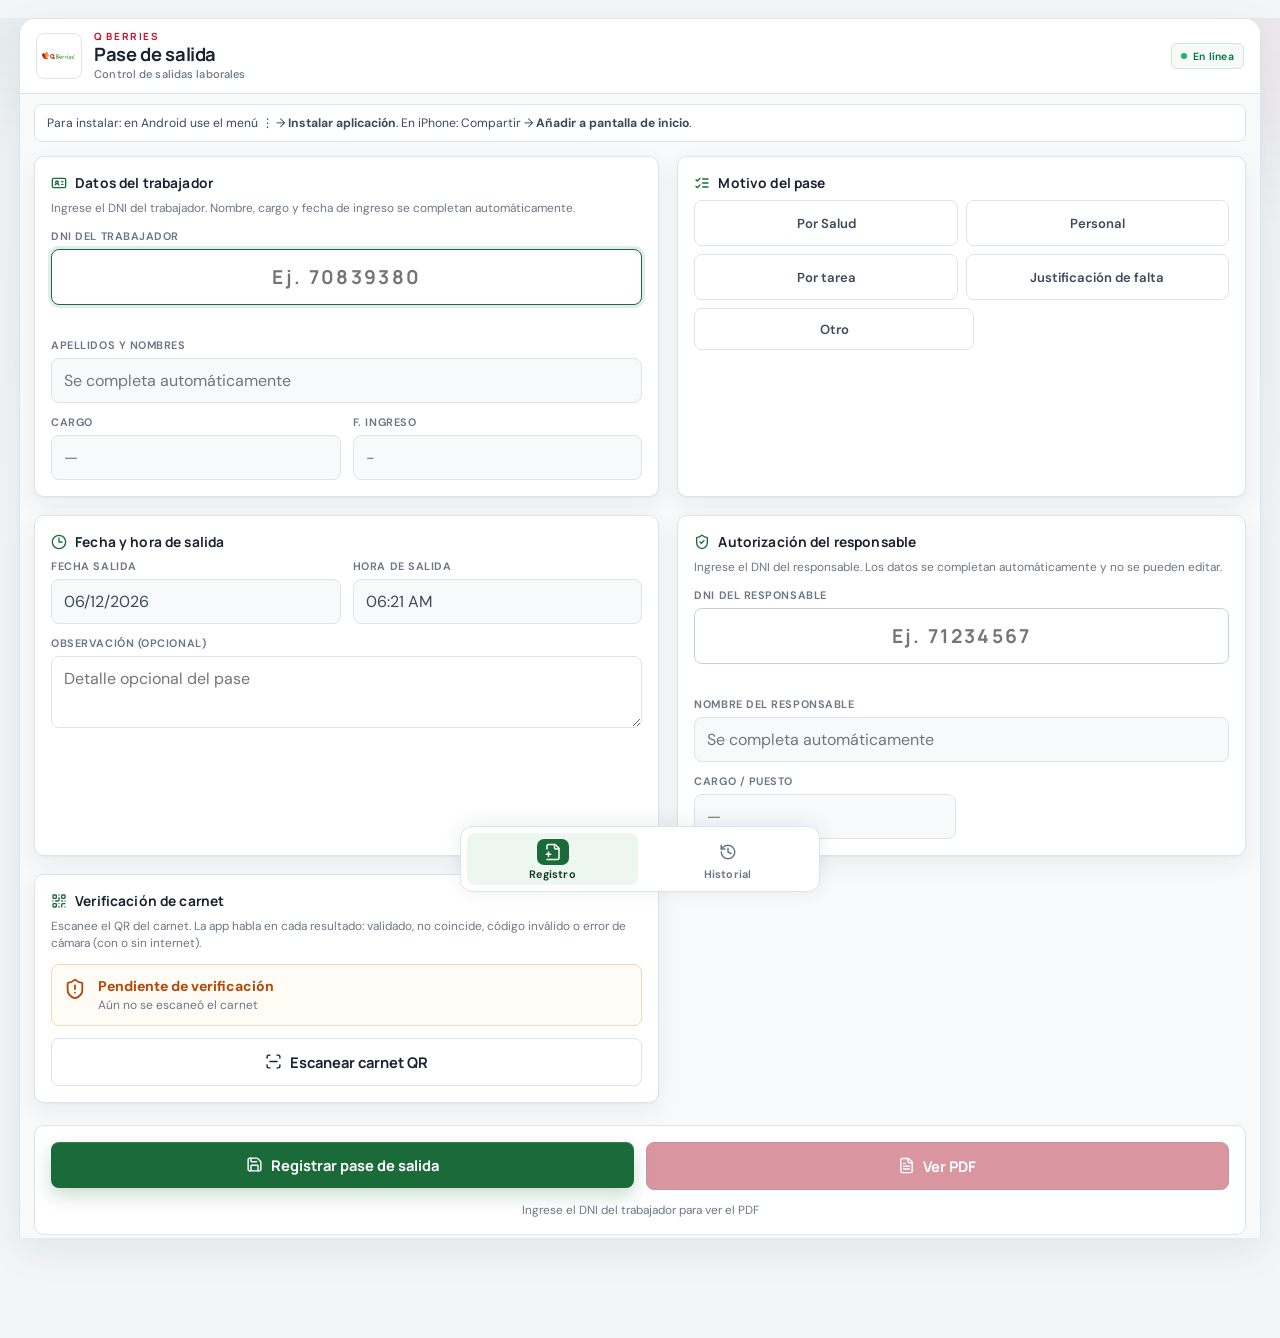
==== commit c0f2673b: "pruebaa" ====
--- a/index.html
+++ b/index.html
@@ -185,13 +185,13 @@
         <div class="card">
           <h2 class="card-title"><i data-lucide="history"></i> Historial de subida</h2>
           <p class="helper">
-            Solo en este celular. Sin internet el pase queda <strong>Pendiente</strong> y
-            <strong>se sube solo</strong> cuando la app detecta conexión. Luego pasa a
-            <strong>Enviado</strong>.
+            Solo en este celular (máx. <strong>48 horas</strong>). Sin internet el pase queda
+            <strong>Pendiente</strong> y <strong>se sube solo</strong> al detectar conexión.
+            Luego pasa a <strong>Enviado</strong>. Lo del servidor no se borra.
           </p>
           <div id="historialSummary" hidden></div>
           <div id="historialList"></div>
-          <p class="app-version" id="appVersion" aria-label="Versión de la app">v1.0.5</p>
+          <p class="app-version" id="appVersion" aria-label="Versión de la app">v1.2.0</p>
         </div>
       </section>
     </main>
@@ -218,12 +218,15 @@
         <button type="button" class="pdf-x" id="pdfModalClose" aria-label="Cerrar">×</button>
       </header>
       <div class="pdf-sheet-body">
-        <div id="pdfLoading" class="pdf-loading">Cargando PDF…</div>
-        <iframe id="pdfFrame" class="pdf-frame" title="Vista previa PDF" hidden></iframe>
+        <div id="pdfLoading" class="pdf-loading">Generando vista previa…</div>
+        <div id="pdfPreview" class="pdf-preview" hidden></div>
       </div>
       <footer class="pdf-sheet-foot">
         <button type="button" class="btn btn-secondary" id="pdfModalCancel">Cerrar</button>
-        <button type="button" class="btn btn-primary" id="pdfModalDownload" disabled>Descargar</button>
+        <button type="button" class="btn btn-whatsapp" id="pdfModalWhatsapp" disabled>
+          WhatsApp
+        </button>
+        <button type="button" class="btn btn-primary" id="pdfModalDownload" disabled>Descargar PDF</button>
       </footer>
     </div>
   </div>
--- a/css/app.css
+++ b/css/app.css
@@ -188,8 +188,8 @@
     width: min(820px, 96vw);
   }
 
-  .pdf-frame {
-    height: min(72vh, 640px);
+  .pdf-preview {
+    max-height: min(72vh, 640px);
   }
 }
 
@@ -791,12 +791,29 @@
   display: flex;
   gap: 8px;
   justify-content: flex-end;
+  flex-wrap: wrap;
   padding: 10px 12px 12px;
   border-top: 1px solid var(--line);
 }
 
 .pdf-sheet-foot .btn {
-  min-width: 110px;
+  min-width: 100px;
+  flex: 1 1 auto;
+}
+
+.btn-whatsapp {
+  background: #128c7e;
+  color: #fff;
+  border: none;
+}
+
+.btn-whatsapp:hover:not(:disabled) {
+  background: #0e7a6e;
+}
+
+.btn-whatsapp:disabled {
+  opacity: 0.5;
+  cursor: not-allowed;
 }
 
 body.pdf-modal-open {
@@ -820,20 +837,136 @@
 
 .pdf-loading[hidden] { display: none !important; }
 
-.pdf-frame {
+.pdf-preview {
   width: 100%;
-  height: min(68vh, 560px);
+  max-height: min(68vh, 560px);
+  overflow: auto;
+  -webkit-overflow-scrolling: touch;
   border: 1px solid #dde3ea;
   border-radius: 8px;
-  background: #f3f5f7;
-}
-
-.pdf-frame[hidden] { display: none !important; }
-
-.pdf-modal-hint {
-  margin: 10px 0 0;
-  font-size: 0.78rem;
+  background: #eef2ef;
+  padding: 10px;
+}
+
+.pdf-preview[hidden] { display: none !important; }
+
+.pdf-doc {
+  background: #fff;
+  border: 1px solid #1b6b3a;
+  border-radius: 4px;
+  padding: 14px 14px 18px;
+  color: #1a2330;
+  font-size: 0.82rem;
+  line-height: 1.35;
+}
+
+.pdf-doc-top {
+  display: flex;
+  align-items: center;
+  justify-content: space-between;
+  gap: 10px;
+  margin-bottom: 10px;
+  padding-bottom: 8px;
+  border-bottom: 2px solid #1b6b3a;
+}
+
+.pdf-doc-top img {
+  width: 88px;
+  height: auto;
+  object-fit: contain;
+}
+
+.pdf-doc-brand {
+  text-align: right;
+}
+
+.pdf-doc-brand .co {
+  margin: 0;
+  color: #1b6b3a;
+  font-weight: 800;
+  font-size: 0.95rem;
+}
+
+.pdf-doc-brand .ti {
+  margin: 2px 0 0;
+  font-weight: 700;
+  font-size: 0.8rem;
+}
+
+.pdf-sec {
+  margin: 10px 0 6px;
+  padding: 4px 8px;
+  border-radius: 4px;
+  background: #eef6f1;
+  color: #1b6b3a;
+  font-size: 0.72rem;
+  font-weight: 800;
+  letter-spacing: 0.03em;
+}
+
+.pdf-grid {
+  display: grid;
+  grid-template-columns: 1fr 1fr;
+  gap: 8px 12px;
+  margin-bottom: 4px;
+}
+
+.pdf-field label {
+  display: block;
+  font-size: 0.62rem;
+  font-weight: 700;
   color: #6b7785;
+  text-transform: uppercase;
+  letter-spacing: 0.04em;
+}
+
+.pdf-field span {
+  display: block;
+  border-bottom: 1px solid #d5dce3;
+  padding: 2px 0 4px;
+  font-weight: 600;
+  min-height: 1.2em;
+  word-break: break-word;
+}
+
+.pdf-motivo {
+  margin: 4px 0 8px;
+  padding: 8px 10px;
+  border: 1px solid #1b6b3a;
+  border-radius: 6px;
+  background: #eef6f1;
+  color: #1b6b3a;
+  font-weight: 800;
+}
+
+.pdf-carnet {
+  margin-top: 8px;
+  padding: 10px;
+  border-radius: 6px;
+  border: 1px solid #1b6b3a;
+}
+
+.pdf-carnet.is-ok {
+  background: #ecfdf3;
+  color: #067647;
+}
+
+.pdf-carnet.is-wait {
+  background: #fffbeb;
+  color: #b54708;
+}
+
+.pdf-foot {
+  margin-top: 12px;
+  font-size: 0.68rem;
+  color: #8a949e;
+  display: flex;
+  justify-content: space-between;
+  gap: 8px;
+}
+
+@media (max-width: 420px) {
+  .pdf-grid { grid-template-columns: 1fr; }
 }
 
 .actions-stack {
@@ -978,11 +1111,19 @@
 }
 
 .hist-actions {
-  margin-top: 4px;
+  margin-top: 8px;
 }
 
 .hist-actions .btn {
   width: 100%;
+  min-height: 40px;
+  font-size: 0.86rem;
+}
+
+.btn-sm {
+  min-height: 40px;
+  padding: 8px 12px;
+  font-size: 0.86rem;
 }
 
 /* Historial */
